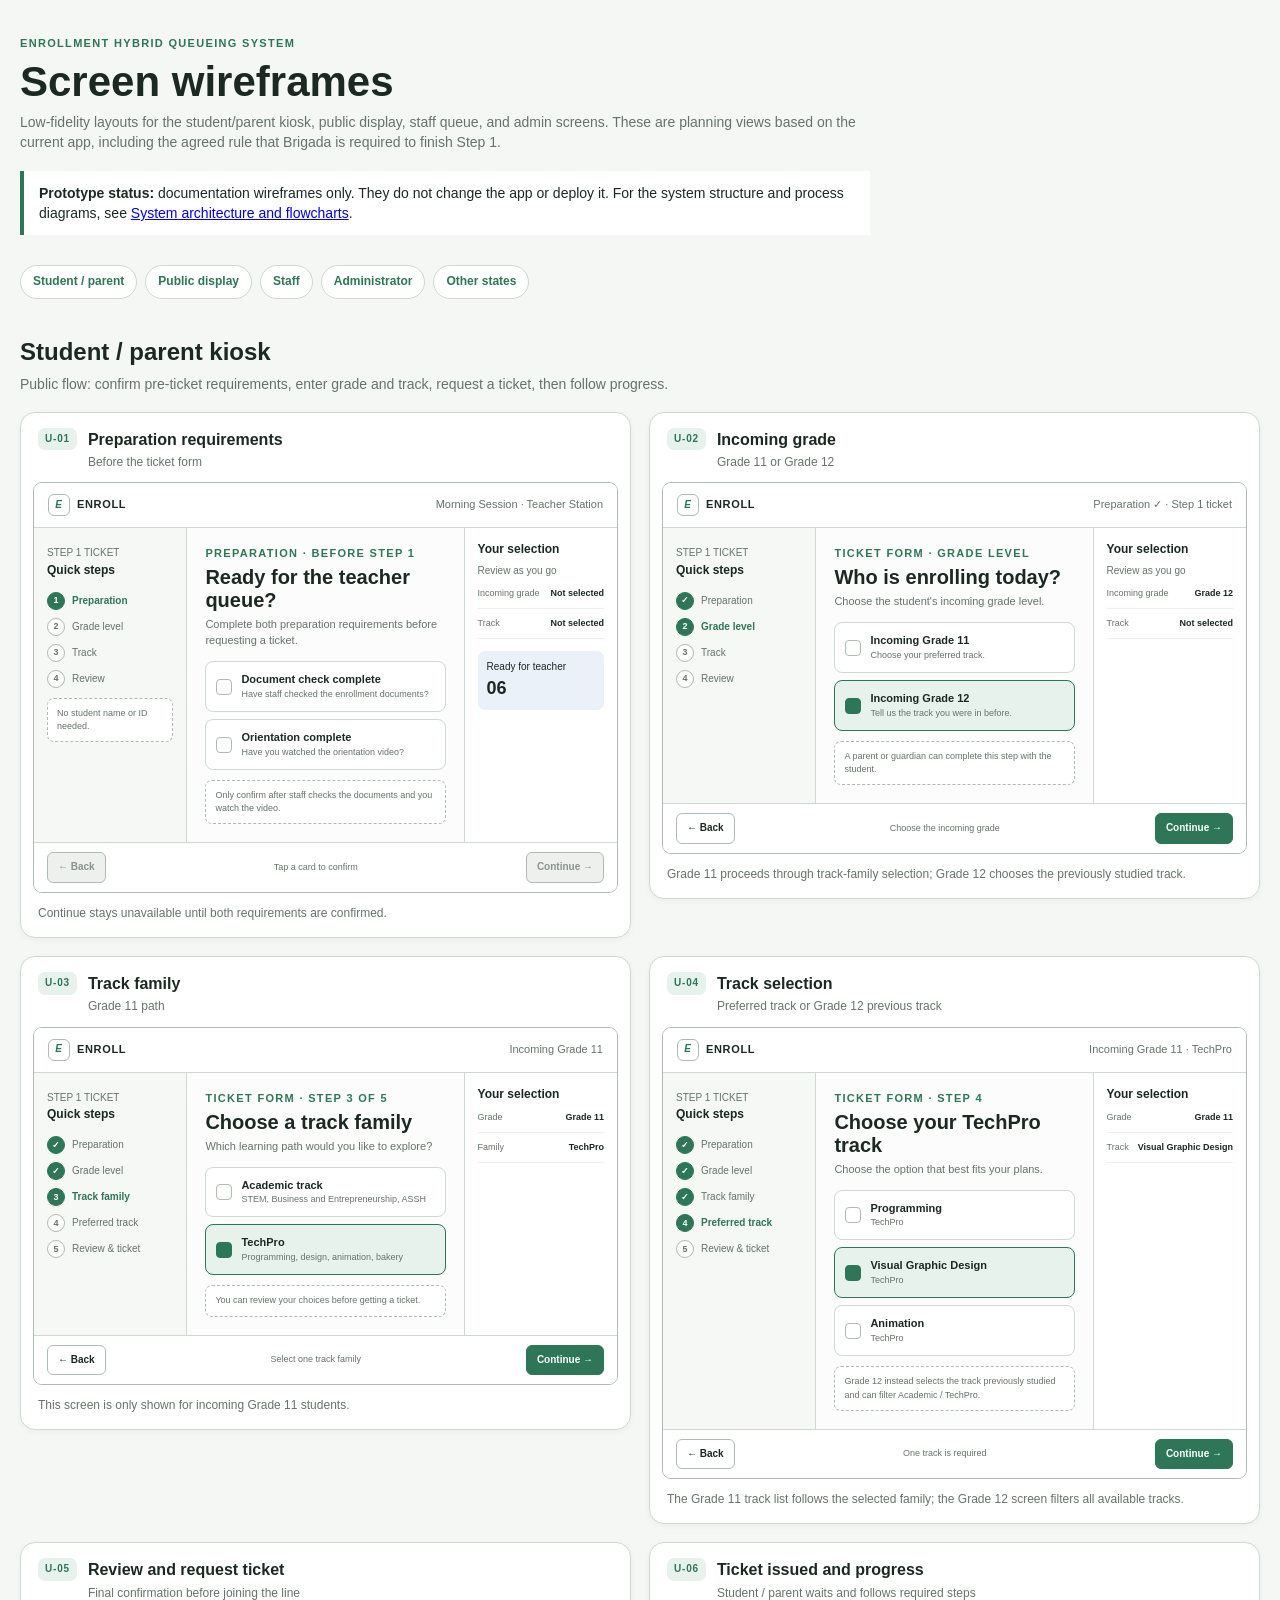
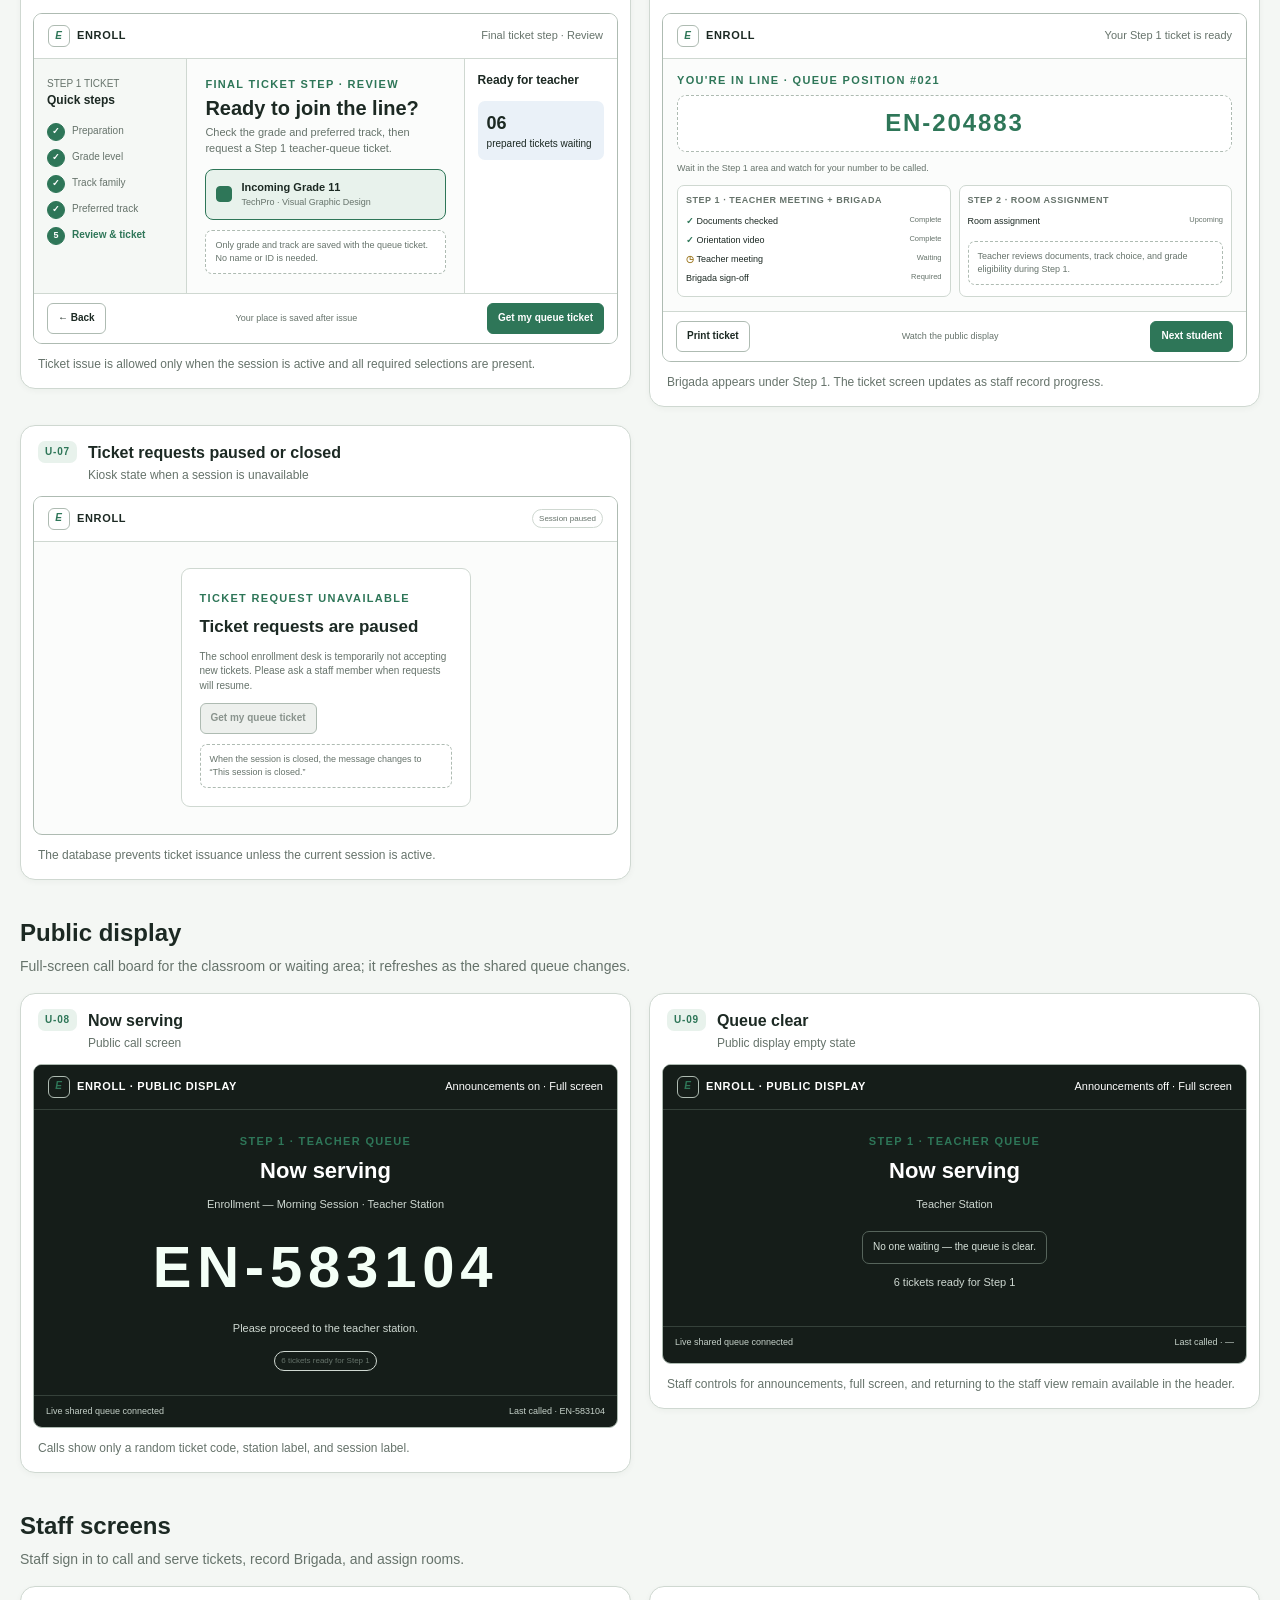
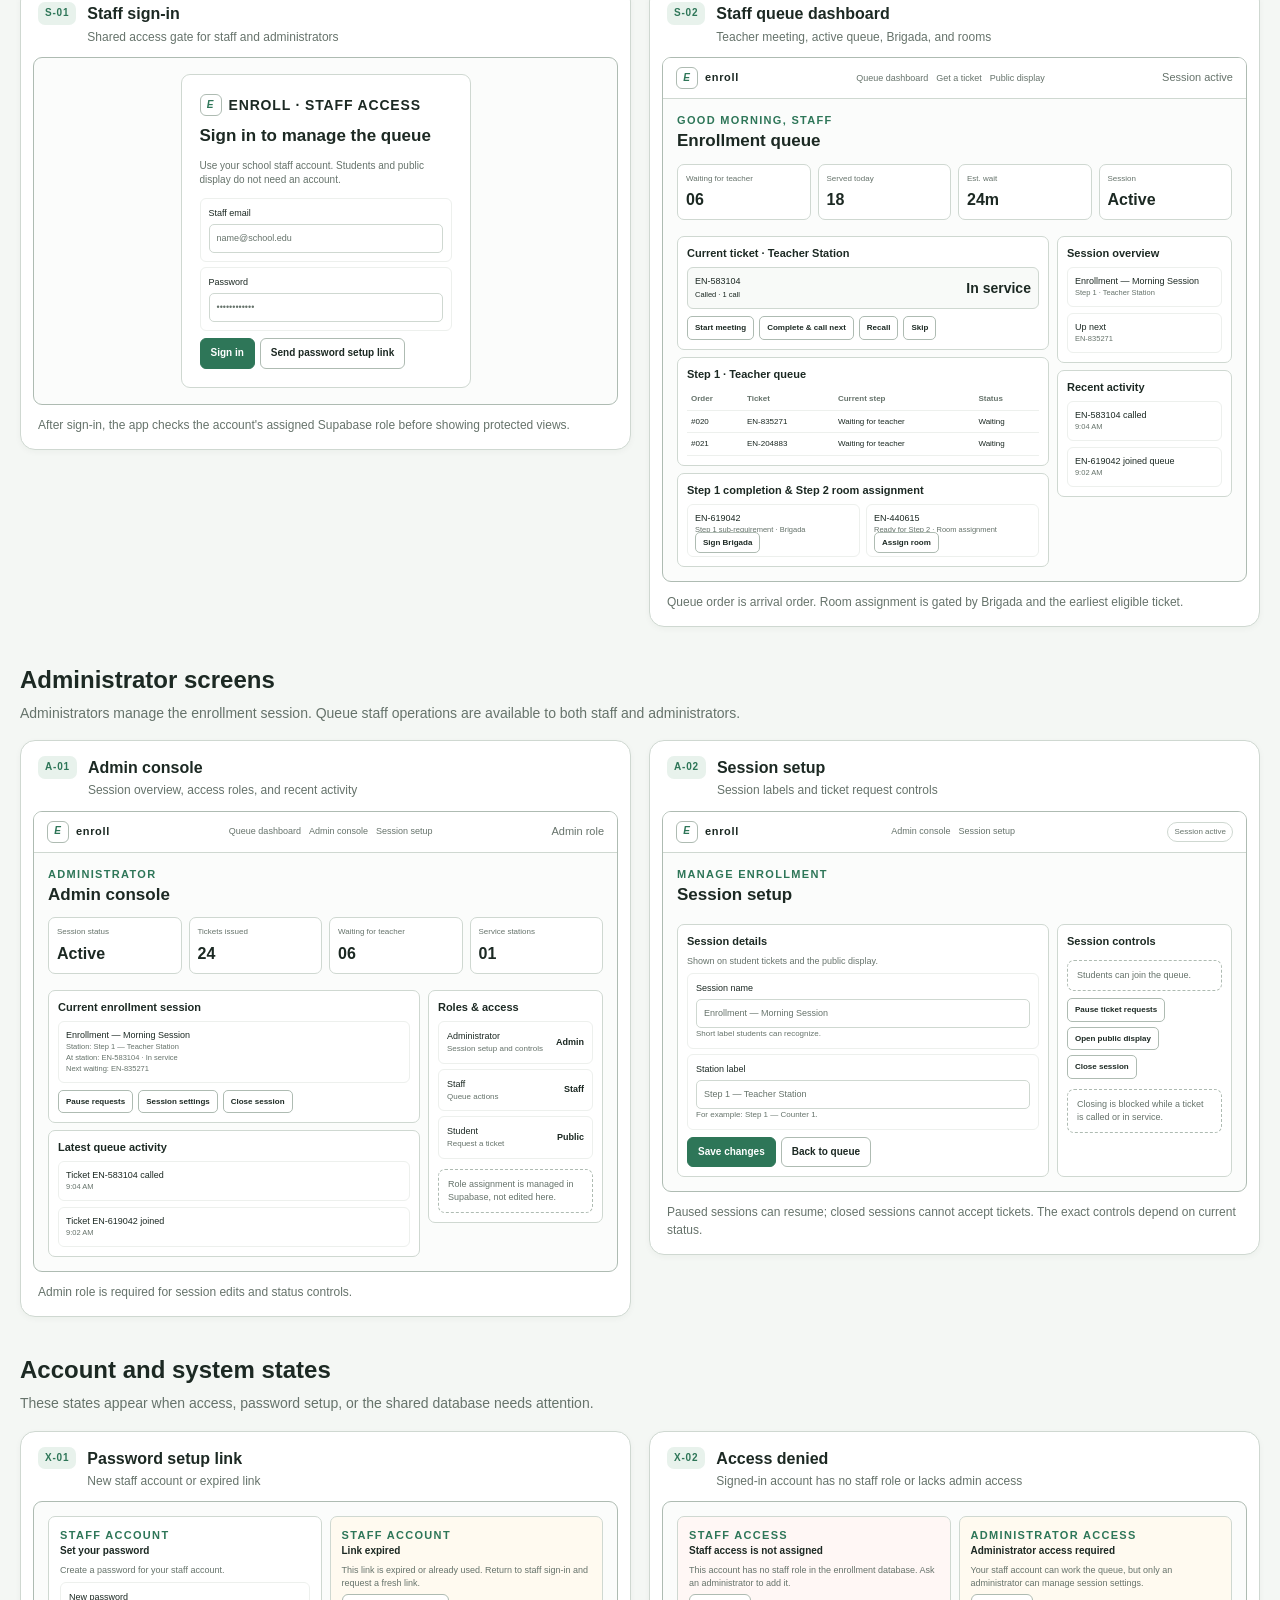
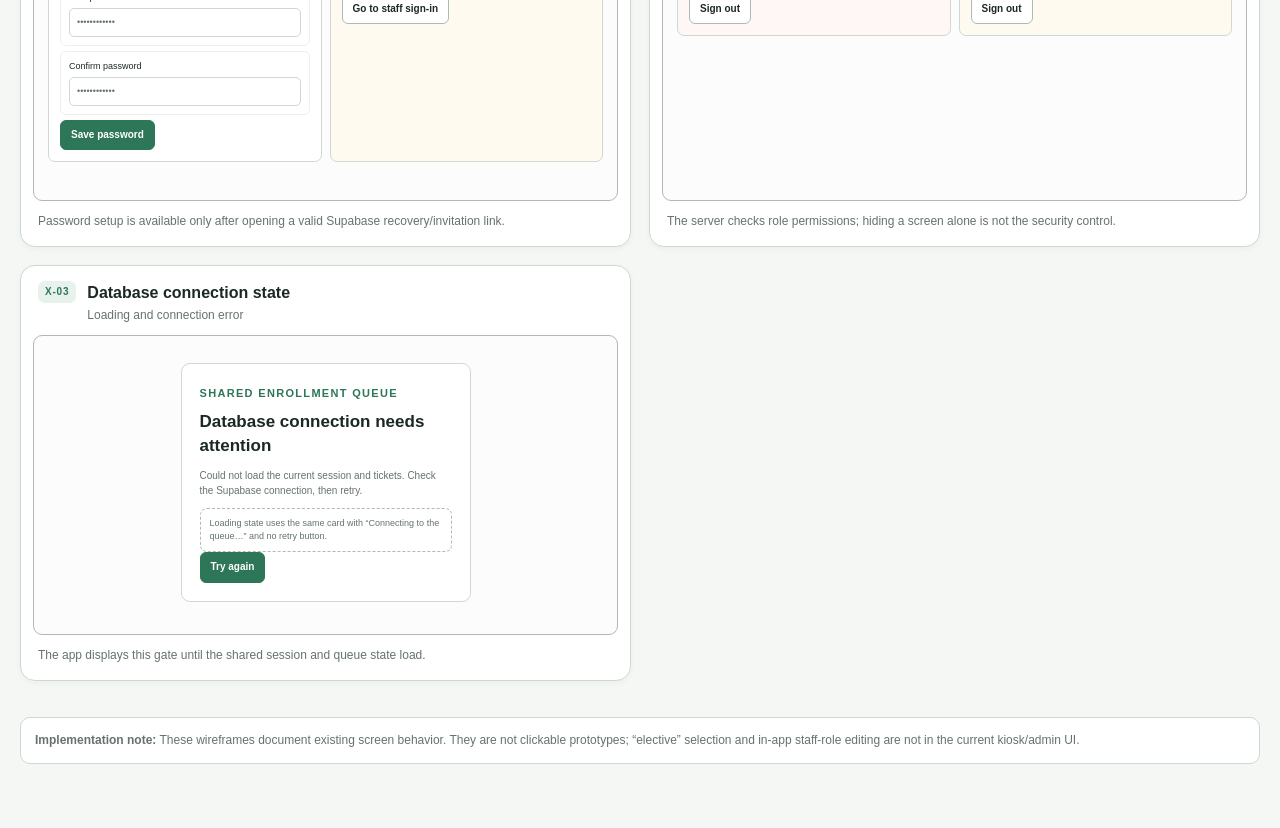
==== docs/wireframes.html @ feb4295f "Add enrollment system diagrams and wireframes" ====
<!doctype html>
<html lang="en">
<head>
  <meta charset="utf-8" />
  <meta name="viewport" content="width=device-width, initial-scale=1" />
  <title>Enrollment Queue — Screen Wireframes</title>
  <style>
    :root {
      color-scheme: light;
      --ink: #1c2923;
      --muted: #66736b;
      --line: #cfd8d1;
      --line-strong: #aebbb2;
      --paper: #fff;
      --wash: #f4f7f4;
      --accent: #2e7658;
      --accent-pale: #e8f2ec;
      --blue: #eaf1f8;
      --amber: #fff5df;
    }
    * { box-sizing: border-box; }
    body { margin: 0; background: var(--wash); color: var(--ink); font: 14px/1.45 "Segoe UI", Arial, sans-serif; }
    .page { width: min(1440px, 100% - 40px); margin: 0 auto; padding: 36px 0 64px; }
    .hero { max-width: 850px; margin-bottom: 30px; }
    .eyebrow, .screen-kicker { color: var(--accent); font-size: 11px; font-weight: 800; letter-spacing: .12em; text-transform: uppercase; }
    h1 { margin: 8px 0 8px; font-size: clamp(28px, 4vw, 42px); line-height: 1.05; }
    .hero p { color: var(--muted); margin: 8px 0; }
    .notice { border-left: 4px solid var(--accent); background: var(--paper); padding: 12px 15px; margin-top: 18px; }
    nav { display: flex; flex-wrap: wrap; gap: 8px; margin: 24px 0 34px; }
    nav a { color: var(--accent); text-decoration: none; background: var(--paper); border: 1px solid var(--line); border-radius: 999px; padding: 7px 12px; font-size: 12px; font-weight: 700; }
    nav a:hover { border-color: var(--accent); }
    section { margin: 36px 0; }
    section > h2 { margin: 0 0 5px; font-size: 24px; }
    section > p { margin: 0 0 17px; color: var(--muted); }
    .grid { display: grid; grid-template-columns: repeat(auto-fit, minmax(min(100%, 510px), 1fr)); gap: 18px; align-items: start; }
    .card { min-width: 0; background: var(--paper); border: 1px solid var(--line); border-radius: 15px; overflow: hidden; box-shadow: 0 2px 6px #1c29230a; }
    .card-head { display: flex; align-items: flex-start; gap: 11px; padding: 15px 17px 11px; }
    .id { flex: 0 0 auto; border-radius: 7px; padding: 4px 7px; background: var(--accent-pale); color: var(--accent); font-size: 10px; font-weight: 900; letter-spacing: .08em; }
    .card h3 { margin: 0; font-size: 16px; }
    .card-head p { margin: 3px 0 0; color: var(--muted); font-size: 12px; }
    .viewport { margin: 0 12px 12px; min-height: 300px; border: 1px solid var(--line-strong); border-radius: 9px; overflow: hidden; background: #fbfcfb; }
    .caption { padding: 0 17px 15px; color: var(--muted); font-size: 12px; }
    .kiosk-top, .app-top, .display-top { display: flex; align-items: center; justify-content: space-between; gap: 10px; padding: 11px 14px; border-bottom: 1px solid var(--line); background: var(--paper); font-size: 11px; }
    .brand { display: inline-flex; align-items: center; gap: 7px; font-weight: 900; letter-spacing: .06em; }
    .brand-mark { display: inline-grid; place-items: center; width: 22px; height: 22px; border: 1px solid var(--line-strong); border-radius: 6px; color: var(--accent); font-size: 10px; }
    .top-meta { color: var(--muted); text-align: right; }
    .kiosk-body { display: grid; grid-template-columns: 1fr 1.8fr 1fr; min-height: 234px; }
    .kiosk-rail, .kiosk-summary { padding: 13px; border-right: 1px solid var(--line); background: #f5f8f5; }
    .kiosk-summary { border-right: 0; border-left: 1px solid var(--line); background: var(--paper); }
    .kiosk-rail strong, .kiosk-summary strong { display: block; font-size: 12px; }
    .kiosk-rail small, .kiosk-summary small { color: var(--muted); font-size: 10px; }
    .step-list { display: grid; gap: 8px; margin-top: 13px; }
    .step { display: flex; align-items: center; gap: 7px; color: var(--muted); font-size: 10px; }
    .step b { display: inline-grid; place-items: center; width: 18px; height: 18px; border: 1px solid var(--line-strong); border-radius: 50%; background: var(--paper); font-size: 9px; }
    .step.current { color: var(--accent); font-weight: 800; }
    .step.current b, .step.done b { border-color: var(--accent); background: var(--accent); color: #fff; }
    .kiosk-main { padding: 18px; min-width: 0; }
    .kiosk-main h4 { margin: 4px 0 5px; font-size: 20px; line-height: 1.15; }
    .kiosk-main > p { margin: 0 0 12px; color: var(--muted); font-size: 11px; }
    .choice { display: flex; align-items: center; gap: 9px; margin: 7px 0; padding: 10px; border: 1px solid var(--line); border-radius: 8px; background: var(--paper); }
    .choice.selected { border-color: var(--accent); background: var(--accent-pale); }
    .choice-mark { flex: 0 0 16px; height: 16px; border: 1px solid var(--line-strong); border-radius: 4px; background: #fff; }
    .choice.selected .choice-mark { background: var(--accent); border-color: var(--accent); }
    .choice-text { min-width: 0; }
    .choice strong { display: block; font-size: 11px; }
    .choice small { display: block; color: var(--muted); font-size: 9px; }
    .note { margin-top: 10px; padding: 8px 9px; border: 1px dashed var(--line-strong); border-radius: 7px; background: #fff; color: var(--muted); font-size: 9px; }
    .kiosk-actions { display: flex; align-items: center; justify-content: space-between; gap: 8px; padding: 9px 13px; border-top: 1px solid var(--line); background: var(--paper); }
    .btn { display: inline-block; padding: 7px 10px; border: 1px solid var(--line-strong); border-radius: 6px; background: var(--paper); color: var(--ink); font-size: 10px; font-weight: 700; }
    .btn.primary { color: #fff; border-color: var(--accent); background: var(--accent); }
    .btn.disabled { color: #89938d; background: #edf0ed; }
    .hint { color: var(--muted); font-size: 9px; }
    .summary-line { display: flex; justify-content: space-between; gap: 6px; padding: 8px 0; border-bottom: 1px solid #edf0ed; color: var(--muted); font-size: 9px; }
    .summary-line b { color: var(--ink); text-align: right; }
    .summary-count { margin-top: 12px; padding: 9px; background: var(--blue); border-radius: 7px; font-size: 10px; }
    .summary-count b { font-size: 18px; }
    .ticket-number { margin: 6px 0 10px; padding: 10px; border: 1px dashed var(--line-strong); border-radius: 9px; background: #fff; color: var(--accent); text-align: center; font-size: 24px; font-weight: 900; letter-spacing: .08em; }
    .progress-cards { display: grid; grid-template-columns: 1fr 1fr; gap: 8px; margin-top: 10px; }
    .progress-card { padding: 8px; border: 1px solid var(--line); border-radius: 7px; background: #fff; }
    .progress-card h5 { margin: 0 0 5px; color: var(--muted); font-size: 9px; letter-spacing: .06em; }
    .progress-item { display: flex; justify-content: space-between; gap: 5px; padding: 3px 0; font-size: 9px; }
    .progress-item small { color: var(--muted); white-space: nowrap; }
    .progress-item.done span::before { content: "✓ "; color: var(--accent); font-weight: 900; }
    .progress-item.now span::before { content: "◷ "; color: #9b751c; font-weight: 900; }

    .app-top { padding: 9px 13px; }
    .app-nav { display: flex; gap: 8px; color: var(--muted); font-size: 9px; }
    .app-content { padding: 14px; }
    .page-title { margin: 0 0 10px; font-size: 17px; }
    .metrics { display: grid; grid-template-columns: repeat(4, 1fr); gap: 7px; margin: 9px 0; }
    .metric { padding: 8px; border: 1px solid var(--line); border-radius: 7px; background: #fff; }
    .metric small { display: block; color: var(--muted); font-size: 8px; }
    .metric b { display: block; margin-top: 4px; font-size: 16px; }
    .dashboard-grid { display: grid; grid-template-columns: 1.7fr .8fr; gap: 8px; }
    .panel { min-width: 0; margin-top: 7px; padding: 9px; border: 1px solid var(--line); border-radius: 7px; background: #fff; }
    .panel h4 { margin: 0 0 5px; font-size: 11px; }
    .panel p { margin: 3px 0; color: var(--muted); font-size: 9px; }
    .current-row { display: flex; align-items: center; justify-content: space-between; gap: 8px; padding: 7px; border: 1px solid var(--line); border-radius: 6px; background: #f8faf8; font-size: 9px; }
    .current-row b { font-size: 14px; }
    .button-row { display: flex; flex-wrap: wrap; gap: 5px; margin-top: 7px; }
    .mini-button { padding: 5px 7px; border: 1px solid var(--line-strong); border-radius: 5px; background: #fff; font-size: 8px; font-weight: 700; }
    .table { width: 100%; border-collapse: collapse; margin-top: 5px; font-size: 8px; }
    .table th, .table td { padding: 5px 4px; border-bottom: 1px solid #edf0ed; text-align: left; }
    .table th { color: var(--muted); font-weight: 700; }
    .tag { display: inline-block; border-radius: 999px; padding: 3px 6px; background: var(--amber); font-size: 8px; }
    .side-list { display: grid; gap: 6px; }
    .side-item { padding: 7px; border: 1px solid #edf0ed; border-radius: 6px; font-size: 9px; }
    .side-item small { display: block; color: var(--muted); }
    .after-list { display: grid; grid-template-columns: 1fr 1fr; gap: 6px; }
    .role-row, .field { display: flex; align-items: center; justify-content: space-between; gap: 7px; padding: 8px; margin: 5px 0; border: 1px solid #edf0ed; border-radius: 6px; font-size: 9px; }
    .role-row small, .field small { display: block; color: var(--muted); font-size: 8px; }
    .field { display: block; }
    .input { margin-top: 4px; padding: 7px; border: 1px solid var(--line); border-radius: 5px; color: var(--muted); font-size: 9px; }
    .login-wrap { display: grid; place-items: center; min-height: 292px; padding: 16px; }
    .login-box { width: min(290px, 100%); padding: 18px; border: 1px solid var(--line); border-radius: 9px; background: #fff; }
    .login-box h4 { margin: 8px 0; font-size: 17px; }
    .login-box p { color: var(--muted); font-size: 10px; }
    .display-screen { min-height: 300px; background: #151d19; color: #fff; }
    .display-top { background: #151d19; border-color: #35413a; color: #fff; }
    .display-main { display: grid; place-items: center; padding: 24px; text-align: center; }
    .display-main h4 { margin: 5px 0; color: #fff; font-size: 22px; }
    .display-code { margin: 12px 0; color: #f4fff7; font-size: clamp(34px, 6vw, 58px); font-weight: 900; letter-spacing: .1em; }
    .display-main p { color: #ced8d1; font-size: 11px; }
    .display-footer { display: flex; justify-content: space-between; gap: 8px; padding: 9px 12px; border-top: 1px solid #35413a; color: #c4d0c8; font-size: 9px; }
    .empty-state { margin: 18px auto 0; padding: 8px 10px; border: 1px solid #56645b; border-radius: 7px; color: #d7e2da; font-size: 10px; }
    .state-grid { display: grid; grid-template-columns: 1fr 1fr; gap: 8px; }
    .state-box { min-width: 0; padding: 11px; border: 1px solid var(--line); border-radius: 7px; background: #fff; }
    .state-box h4 { margin: 0 0 5px; font-size: 10px; }
    .state-box p { margin: 4px 0; color: var(--muted); font-size: 9px; }
    .state-box.warning { background: #fffaf0; }
    .state-box.error { background: #fff7f5; }
    .status-pill { display: inline-block; padding: 3px 6px; border: 1px solid var(--line); border-radius: 999px; color: var(--muted); font-size: 8px; }
    .footnote { margin-top: 26px; padding: 14px; border: 1px solid var(--line); border-radius: 10px; color: var(--muted); background: #fff; font-size: 12px; }
    @media (max-width: 650px) {
      .page { width: min(100% - 22px, 560px); padding-top: 22px; }
      .kiosk-body { grid-template-columns: 1fr 1.6fr; }
      .kiosk-summary { display: none; }
      .metrics { grid-template-columns: repeat(2, 1fr); }
      .dashboard-grid { grid-template-columns: 1fr; }
      .state-grid { grid-template-columns: 1fr; }
      .kiosk-main { padding: 12px; }
      .kiosk-main h4 { font-size: 16px; }
    }
  </style>
</head>
<body>
  <main class="page">
    <header class="hero">
      <div class="eyebrow">Enrollment Hybrid Queueing System</div>
      <h1>Screen wireframes</h1>
      <p>Low-fidelity layouts for the student/parent kiosk, public display, staff queue, and admin screens. These are planning views based on the current app, including the agreed rule that Brigada is required to finish Step 1.</p>
      <div class="notice"><strong>Prototype status:</strong> documentation wireframes only. They do not change the app or deploy it. For the system structure and process diagrams, see <a href="SYSTEM_ARCHITECTURE_AND_FLOWS.md">System architecture and flowcharts</a>.</div>
    </header>
    <nav aria-label="Wireframe sections">
      <a href="#student">Student / parent</a><a href="#public-display">Public display</a><a href="#staff">Staff</a><a href="#admin">Administrator</a><a href="#states">Other states</a>
    </nav>

    <section id="student">
      <h2>Student / parent kiosk</h2>
      <p>Public flow: confirm pre-ticket requirements, enter grade and track, request a ticket, then follow progress.</p>
      <div class="grid">
        <article class="card">
          <div class="card-head"><span class="id">U-01</span><div><h3>Preparation requirements</h3><p>Before the ticket form</p></div></div>
          <div class="viewport">
            <div class="kiosk-top"><span class="brand"><i class="brand-mark">E</i> ENROLL</span><span class="top-meta">Morning Session · Teacher Station</span></div>
            <div class="kiosk-body">
              <aside class="kiosk-rail"><small>STEP 1 TICKET</small><strong>Quick steps</strong><div class="step-list"><div class="step current"><b>1</b> Preparation</div><div class="step"><b>2</b> Grade level</div><div class="step"><b>3</b> Track</div><div class="step"><b>4</b> Review</div></div><div class="note">No student name or ID needed.</div></aside>
              <main class="kiosk-main"><div class="screen-kicker">Preparation · before Step 1</div><h4>Ready for the teacher queue?</h4><p>Complete both preparation requirements before requesting a ticket.</p><div class="choice"><span class="choice-mark"></span><span class="choice-text"><strong>Document check complete</strong><small>Have staff checked the enrollment documents?</small></span></div><div class="choice"><span class="choice-mark"></span><span class="choice-text"><strong>Orientation complete</strong><small>Have you watched the orientation video?</small></span></div><div class="note">Only confirm after staff checks the documents and you watch the video.</div></main>
              <aside class="kiosk-summary"><strong>Your selection</strong><small>Review as you go</small><div class="summary-line"><span>Incoming grade</span><b>Not selected</b></div><div class="summary-line"><span>Track</span><b>Not selected</b></div><div class="summary-count">Ready for teacher<br /><b>06</b></div></aside>
            </div>
            <div class="kiosk-actions"><span class="btn disabled">← Back</span><span class="hint">Tap a card to confirm</span><span class="btn disabled">Continue →</span></div>
          </div>
          <div class="caption">Continue stays unavailable until both requirements are confirmed.</div>
        </article>

        <article class="card">
          <div class="card-head"><span class="id">U-02</span><div><h3>Incoming grade</h3><p>Grade 11 or Grade 12</p></div></div>
          <div class="viewport">
            <div class="kiosk-top"><span class="brand"><i class="brand-mark">E</i> ENROLL</span><span class="top-meta">Preparation ✓ · Step 1 ticket</span></div>
            <div class="kiosk-body">
              <aside class="kiosk-rail"><small>STEP 1 TICKET</small><strong>Quick steps</strong><div class="step-list"><div class="step done"><b>✓</b> Preparation</div><div class="step current"><b>2</b> Grade level</div><div class="step"><b>3</b> Track</div><div class="step"><b>4</b> Review</div></div></aside>
              <main class="kiosk-main"><div class="screen-kicker">Ticket form · grade level</div><h4>Who is enrolling today?</h4><p>Choose the student's incoming grade level.</p><div class="choice"><span class="choice-mark"></span><span class="choice-text"><strong>Incoming Grade 11</strong><small>Choose your preferred track.</small></span></div><div class="choice selected"><span class="choice-mark"></span><span class="choice-text"><strong>Incoming Grade 12</strong><small>Tell us the track you were in before.</small></span></div><div class="note">A parent or guardian can complete this step with the student.</div></main>
              <aside class="kiosk-summary"><strong>Your selection</strong><small>Review as you go</small><div class="summary-line"><span>Incoming grade</span><b>Grade 12</b></div><div class="summary-line"><span>Track</span><b>Not selected</b></div></aside>
            </div><div class="kiosk-actions"><span class="btn">← Back</span><span class="hint">Choose the incoming grade</span><span class="btn primary">Continue →</span></div>
          </div>
          <div class="caption">Grade 11 proceeds through track-family selection; Grade 12 chooses the previously studied track.</div>
        </article>

        <article class="card">
          <div class="card-head"><span class="id">U-03</span><div><h3>Track family</h3><p>Grade 11 path</p></div></div>
          <div class="viewport">
            <div class="kiosk-top"><span class="brand"><i class="brand-mark">E</i> ENROLL</span><span class="top-meta">Incoming Grade 11</span></div>
            <div class="kiosk-body">
              <aside class="kiosk-rail"><small>STEP 1 TICKET</small><strong>Quick steps</strong><div class="step-list"><div class="step done"><b>✓</b> Preparation</div><div class="step done"><b>✓</b> Grade level</div><div class="step current"><b>3</b> Track family</div><div class="step"><b>4</b> Preferred track</div><div class="step"><b>5</b> Review &amp; ticket</div></div></aside>
              <main class="kiosk-main"><div class="screen-kicker">Ticket form · Step 3 of 5</div><h4>Choose a track family</h4><p>Which learning path would you like to explore?</p><div class="choice"><span class="choice-mark"></span><span class="choice-text"><strong>Academic track</strong><small>STEM, Business and Entrepreneurship, ASSH</small></span></div><div class="choice selected"><span class="choice-mark"></span><span class="choice-text"><strong>TechPro</strong><small>Programming, design, animation, bakery</small></span></div><div class="note">You can review your choices before getting a ticket.</div></main>
              <aside class="kiosk-summary"><strong>Your selection</strong><div class="summary-line"><span>Grade</span><b>Grade 11</b></div><div class="summary-line"><span>Family</span><b>TechPro</b></div></aside>
            </div><div class="kiosk-actions"><span class="btn">← Back</span><span class="hint">Select one track family</span><span class="btn primary">Continue →</span></div>
          </div>
          <div class="caption">This screen is only shown for incoming Grade 11 students.</div>
        </article>

        <article class="card">
          <div class="card-head"><span class="id">U-04</span><div><h3>Track selection</h3><p>Preferred track or Grade 12 previous track</p></div></div>
          <div class="viewport">
            <div class="kiosk-top"><span class="brand"><i class="brand-mark">E</i> ENROLL</span><span class="top-meta">Incoming Grade 11 · TechPro</span></div>
            <div class="kiosk-body">
              <aside class="kiosk-rail"><small>STEP 1 TICKET</small><strong>Quick steps</strong><div class="step-list"><div class="step done"><b>✓</b> Preparation</div><div class="step done"><b>✓</b> Grade level</div><div class="step done"><b>✓</b> Track family</div><div class="step current"><b>4</b> Preferred track</div><div class="step"><b>5</b> Review &amp; ticket</div></div></aside>
              <main class="kiosk-main"><div class="screen-kicker">Ticket form · Step 4</div><h4>Choose your TechPro track</h4><p>Choose the option that best fits your plans.</p><div class="choice"><span class="choice-mark"></span><span class="choice-text"><strong>Programming</strong><small>TechPro</small></span></div><div class="choice selected"><span class="choice-mark"></span><span class="choice-text"><strong>Visual Graphic Design</strong><small>TechPro</small></span></div><div class="choice"><span class="choice-mark"></span><span class="choice-text"><strong>Animation</strong><small>TechPro</small></span></div><div class="note">Grade 12 instead selects the track previously studied and can filter Academic / TechPro.</div></main>
              <aside class="kiosk-summary"><strong>Your selection</strong><div class="summary-line"><span>Grade</span><b>Grade 11</b></div><div class="summary-line"><span>Track</span><b>Visual Graphic Design</b></div></aside>
            </div><div class="kiosk-actions"><span class="btn">← Back</span><span class="hint">One track is required</span><span class="btn primary">Continue →</span></div>
          </div>
          <div class="caption">The Grade 11 track list follows the selected family; the Grade 12 screen filters all available tracks.</div>
        </article>

        <article class="card">
          <div class="card-head"><span class="id">U-05</span><div><h3>Review and request ticket</h3><p>Final confirmation before joining the line</p></div></div>
          <div class="viewport">
            <div class="kiosk-top"><span class="brand"><i class="brand-mark">E</i> ENROLL</span><span class="top-meta">Final ticket step · Review</span></div>
            <div class="kiosk-body">
              <aside class="kiosk-rail"><small>STEP 1 TICKET</small><strong>Quick steps</strong><div class="step-list"><div class="step done"><b>✓</b> Preparation</div><div class="step done"><b>✓</b> Grade level</div><div class="step done"><b>✓</b> Track family</div><div class="step done"><b>✓</b> Preferred track</div><div class="step current"><b>5</b> Review &amp; ticket</div></div></aside>
              <main class="kiosk-main"><div class="screen-kicker">Final ticket step · review</div><h4>Ready to join the line?</h4><p>Check the grade and preferred track, then request a Step 1 teacher-queue ticket.</p><div class="choice selected"><span class="choice-mark"></span><span class="choice-text"><strong>Incoming Grade 11</strong><small>TechPro · Visual Graphic Design</small></span></div><div class="note">Only grade and track are saved with the queue ticket. No name or ID is needed.</div></main>
              <aside class="kiosk-summary"><strong>Ready for teacher</strong><div class="summary-count"><b>06</b><br />prepared tickets waiting</div></aside>
            </div><div class="kiosk-actions"><span class="btn">← Back</span><span class="hint">Your place is saved after issue</span><span class="btn primary">Get my queue ticket</span></div>
          </div>
          <div class="caption">Ticket issue is allowed only when the session is active and all required selections are present.</div>
        </article>

        <article class="card">
          <div class="card-head"><span class="id">U-06</span><div><h3>Ticket issued and progress</h3><p>Student / parent waits and follows required steps</p></div></div>
          <div class="viewport">
            <div class="kiosk-top"><span class="brand"><i class="brand-mark">E</i> ENROLL</span><span class="top-meta">Your Step 1 ticket is ready</span></div>
            <div class="app-content">
              <div class="screen-kicker">You're in line · queue position #021</div>
              <div class="ticket-number">EN-204883</div>
              <p class="hint">Wait in the Step 1 area and watch for your number to be called.</p>
              <div class="progress-cards">
                <div class="progress-card"><h5>STEP 1 · TEACHER MEETING + BRIGADA</h5><div class="progress-item done"><span>Documents checked</span><small>Complete</small></div><div class="progress-item done"><span>Orientation video</span><small>Complete</small></div><div class="progress-item now"><span>Teacher meeting</span><small>Waiting</small></div><div class="progress-item"><span>Brigada sign-off</span><small>Required</small></div></div>
                <div class="progress-card"><h5>STEP 2 · ROOM ASSIGNMENT</h5><div class="progress-item"><span>Room assignment</span><small>Upcoming</small></div><div class="note">Teacher reviews documents, track choice, and grade eligibility during Step 1.</div></div>
              </div>
            </div>
            <div class="kiosk-actions"><span class="btn">Print ticket</span><span class="hint">Watch the public display</span><span class="btn primary">Next student</span></div>
          </div>
          <div class="caption">Brigada appears under Step 1. The ticket screen updates as staff record progress.</div>
        </article>

        <article class="card">
          <div class="card-head"><span class="id">U-07</span><div><h3>Ticket requests paused or closed</h3><p>Kiosk state when a session is unavailable</p></div></div>
          <div class="viewport">
            <div class="kiosk-top"><span class="brand"><i class="brand-mark">E</i> ENROLL</span><span class="status-pill">Session paused</span></div>
            <div class="login-wrap"><div class="login-box"><span class="screen-kicker">Ticket request unavailable</span><h4>Ticket requests are paused</h4><p>The school enrollment desk is temporarily not accepting new tickets. Please ask a staff member when requests will resume.</p><span class="btn disabled">Get my queue ticket</span><div class="note">When the session is closed, the message changes to “This session is closed.”</div></div></div>
          </div>
          <div class="caption">The database prevents ticket issuance unless the current session is active.</div>
        </article>
      </div>
    </section>

    <section id="public-display">
      <h2>Public display</h2>
      <p>Full-screen call board for the classroom or waiting area; it refreshes as the shared queue changes.</p>
      <div class="grid">
        <article class="card">
          <div class="card-head"><span class="id">U-08</span><div><h3>Now serving</h3><p>Public call screen</p></div></div>
          <div class="viewport display-screen">
            <div class="display-top"><span class="brand"><i class="brand-mark">E</i> ENROLL · PUBLIC DISPLAY</span><span>Announcements on · Full screen</span></div>
            <div class="display-main"><div><div class="screen-kicker">Step 1 · Teacher queue</div><h4>Now serving</h4><p>Enrollment — Morning Session · Teacher Station</p><div class="display-code">EN-583104</div><p>Please proceed to the teacher station.</p><span class="status-pill">6 tickets ready for Step 1</span></div></div>
            <div class="display-footer"><span>Live shared queue connected</span><span>Last called · EN-583104</span></div>
          </div>
          <div class="caption">Calls show only a random ticket code, station label, and session label.</div>
        </article>
        <article class="card">
          <div class="card-head"><span class="id">U-09</span><div><h3>Queue clear</h3><p>Public display empty state</p></div></div>
          <div class="viewport display-screen">
            <div class="display-top"><span class="brand"><i class="brand-mark">E</i> ENROLL · PUBLIC DISPLAY</span><span>Announcements off · Full screen</span></div>
            <div class="display-main"><div><div class="screen-kicker">Step 1 · Teacher queue</div><h4>Now serving</h4><p>Teacher Station</p><div class="empty-state">No one waiting — the queue is clear.</div><p>6 tickets ready for Step 1</p></div></div>
            <div class="display-footer"><span>Live shared queue connected</span><span>Last called · —</span></div>
          </div>
          <div class="caption">Staff controls for announcements, full screen, and returning to the staff view remain available in the header.</div>
        </article>
      </div>
    </section>

    <section id="staff">
      <h2>Staff screens</h2>
      <p>Staff sign in to call and serve tickets, record Brigada, and assign rooms.</p>
      <div class="grid">
        <article class="card">
          <div class="card-head"><span class="id">S-01</span><div><h3>Staff sign-in</h3><p>Shared access gate for staff and administrators</p></div></div>
          <div class="viewport"><div class="login-wrap"><div class="login-box"><span class="brand"><i class="brand-mark">E</i> ENROLL · STAFF ACCESS</span><h4>Sign in to manage the queue</h4><p>Use your school staff account. Students and public display do not need an account.</p><div class="field">Staff email<div class="input">name@school.edu</div></div><div class="field">Password<div class="input">••••••••••••</div></div><div class="button-row"><span class="btn primary">Sign in</span><span class="btn">Send password setup link</span></div></div></div></div>
          <div class="caption">After sign-in, the app checks the account's assigned Supabase role before showing protected views.</div>
        </article>

        <article class="card">
          <div class="card-head"><span class="id">S-02</span><div><h3>Staff queue dashboard</h3><p>Teacher meeting, active queue, Brigada, and rooms</p></div></div>
          <div class="viewport">
            <div class="app-top"><span class="brand"><i class="brand-mark">E</i> enroll</span><div class="app-nav"><span>Queue dashboard</span><span>Get a ticket</span><span>Public display</span></div><span class="top-meta">Session active</span></div>
            <div class="app-content"><div class="screen-kicker">Good morning, staff</div><h4 class="page-title">Enrollment queue</h4>
              <div class="metrics"><div class="metric"><small>Waiting for teacher</small><b>06</b></div><div class="metric"><small>Served today</small><b>18</b></div><div class="metric"><small>Est. wait</small><b>24m</b></div><div class="metric"><small>Session</small><b>Active</b></div></div>
              <div class="dashboard-grid"><div>
                <div class="panel"><h4>Current ticket · Teacher Station</h4><div class="current-row"><span>EN-583104<br /><small>Called · 1 call</small></span><b>In service</b></div><div class="button-row"><span class="mini-button">Start meeting</span><span class="mini-button">Complete &amp; call next</span><span class="mini-button">Recall</span><span class="mini-button">Skip</span></div></div>
                <div class="panel"><h4>Step 1 · Teacher queue</h4><table class="table"><thead><tr><th>Order</th><th>Ticket</th><th>Current step</th><th>Status</th></tr></thead><tbody><tr><td>#020</td><td>EN-835271</td><td>Waiting for teacher</td><td>Waiting</td></tr><tr><td>#021</td><td>EN-204883</td><td>Waiting for teacher</td><td>Waiting</td></tr></tbody></table></div>
                <div class="panel"><h4>Step 1 completion &amp; Step 2 room assignment</h4><div class="after-list"><div class="side-item">EN-619042<small>Step 1 sub-requirement · Brigada</small><span class="mini-button">Sign Brigada</span></div><div class="side-item">EN-440615<small>Ready for Step 2 · Room assignment</small><span class="mini-button">Assign room</span></div></div></div>
              </div><aside><div class="panel"><h4>Session overview</h4><div class="side-list"><div class="side-item">Enrollment — Morning Session<small>Step 1 · Teacher Station</small></div><div class="side-item">Up next<small>EN-835271</small></div></div></div><div class="panel"><h4>Recent activity</h4><div class="side-list"><div class="side-item">EN-583104 called<small>9:04 AM</small></div><div class="side-item">EN-619042 joined queue<small>9:02 AM</small></div></div></div></aside></div>
            </div>
          </div>
          <div class="caption">Queue order is arrival order. Room assignment is gated by Brigada and the earliest eligible ticket.</div>
        </article>
      </div>
    </section>

    <section id="admin">
      <h2>Administrator screens</h2>
      <p>Administrators manage the enrollment session. Queue staff operations are available to both staff and administrators.</p>
      <div class="grid">
        <article class="card">
          <div class="card-head"><span class="id">A-01</span><div><h3>Admin console</h3><p>Session overview, access roles, and recent activity</p></div></div>
          <div class="viewport">
            <div class="app-top"><span class="brand"><i class="brand-mark">E</i> enroll</span><div class="app-nav"><span>Queue dashboard</span><span>Admin console</span><span>Session setup</span></div><span class="top-meta">Admin role</span></div>
            <div class="app-content"><div class="screen-kicker">Administrator</div><h4 class="page-title">Admin console</h4>
              <div class="metrics"><div class="metric"><small>Session status</small><b>Active</b></div><div class="metric"><small>Tickets issued</small><b>24</b></div><div class="metric"><small>Waiting for teacher</small><b>06</b></div><div class="metric"><small>Service stations</small><b>01</b></div></div>
              <div class="dashboard-grid"><div>
                <div class="panel"><h4>Current enrollment session</h4><div class="side-item">Enrollment — Morning Session<small>Station: Step 1 — Teacher Station</small><small>At station: EN-583104 · In service</small><small>Next waiting: EN-835271</small></div><div class="button-row"><span class="mini-button">Pause requests</span><span class="mini-button">Session settings</span><span class="mini-button">Close session</span></div></div>
                <div class="panel"><h4>Latest queue activity</h4><div class="side-list"><div class="side-item">Ticket EN-583104 called<small>9:04 AM</small></div><div class="side-item">Ticket EN-619042 joined<small>9:02 AM</small></div></div></div>
              </div><aside><div class="panel"><h4>Roles &amp; access</h4><div class="role-row"><span>Administrator<small>Session setup and controls</small></span><b>Admin</b></div><div class="role-row"><span>Staff<small>Queue actions</small></span><b>Staff</b></div><div class="role-row"><span>Student<small>Request a ticket</small></span><b>Public</b></div><div class="note">Role assignment is managed in Supabase, not edited here.</div></div></aside></div>
            </div>
          </div>
          <div class="caption">Admin role is required for session edits and status controls.</div>
        </article>

        <article class="card">
          <div class="card-head"><span class="id">A-02</span><div><h3>Session setup</h3><p>Session labels and ticket request controls</p></div></div>
          <div class="viewport">
            <div class="app-top"><span class="brand"><i class="brand-mark">E</i> enroll</span><div class="app-nav"><span>Admin console</span><span>Session setup</span></div><span class="status-pill">Session active</span></div>
            <div class="app-content"><div class="screen-kicker">Manage enrollment</div><h4 class="page-title">Session setup</h4><div class="dashboard-grid">
              <div class="panel"><h4>Session details</h4><p>Shown on student tickets and the public display.</p><div class="field">Session name<div class="input">Enrollment — Morning Session</div><small>Short label students can recognize.</small></div><div class="field">Station label<div class="input">Step 1 — Teacher Station</div><small>For example: Step 1 — Counter 1.</small></div><div class="button-row"><span class="btn primary">Save changes</span><span class="btn">Back to queue</span></div></div>
              <div class="panel"><h4>Session controls</h4><div class="note">Students can join the queue.</div><div class="button-row"><span class="mini-button">Pause ticket requests</span><span class="mini-button">Open public display</span><span class="mini-button">Close session</span></div><div class="note">Closing is blocked while a ticket is called or in service.</div></div>
            </div></div>
          </div>
          <div class="caption">Paused sessions can resume; closed sessions cannot accept tickets. The exact controls depend on current status.</div>
        </article>
      </div>
    </section>

    <section id="states">
      <h2>Account and system states</h2>
      <p>These states appear when access, password setup, or the shared database needs attention.</p>
      <div class="grid">
        <article class="card">
          <div class="card-head"><span class="id">X-01</span><div><h3>Password setup link</h3><p>New staff account or expired link</p></div></div>
          <div class="viewport"><div class="state-grid" style="padding:14px">
            <div class="state-box"><div class="screen-kicker">Staff account</div><h4>Set your password</h4><p>Create a password for your staff account.</p><div class="field">New password<div class="input">••••••••••••</div></div><div class="field">Confirm password<div class="input">••••••••••••</div></div><span class="btn primary">Save password</span></div>
            <div class="state-box warning"><div class="screen-kicker">Staff account</div><h4>Link expired</h4><p>This link is expired or already used. Return to staff sign-in and request a fresh link.</p><span class="btn">Go to staff sign-in</span></div>
          </div></div>
          <div class="caption">Password setup is available only after opening a valid Supabase recovery/invitation link.</div>
        </article>

        <article class="card">
          <div class="card-head"><span class="id">X-02</span><div><h3>Access denied</h3><p>Signed-in account has no staff role or lacks admin access</p></div></div>
          <div class="viewport"><div class="state-grid" style="padding:14px">
            <div class="state-box error"><div class="screen-kicker">Staff access</div><h4>Staff access is not assigned</h4><p>This account has no staff role in the enrollment database. Ask an administrator to add it.</p><span class="btn">Sign out</span></div>
            <div class="state-box warning"><div class="screen-kicker">Administrator access</div><h4>Administrator access required</h4><p>Your staff account can work the queue, but only an administrator can manage session settings.</p><span class="btn">Sign out</span></div>
          </div></div>
          <div class="caption">The server checks role permissions; hiding a screen alone is not the security control.</div>
        </article>

        <article class="card">
          <div class="card-head"><span class="id">X-03</span><div><h3>Database connection state</h3><p>Loading and connection error</p></div></div>
          <div class="viewport"><div class="login-wrap"><div class="login-box"><span class="screen-kicker">Shared enrollment queue</span><h4>Database connection needs attention</h4><p>Could not load the current session and tickets. Check the Supabase connection, then retry.</p><div class="note">Loading state uses the same card with “Connecting to the queue…” and no retry button.</div><span class="btn primary">Try again</span></div></div></div>
          <div class="caption">The app displays this gate until the shared session and queue state load.</div>
        </article>
      </div>
    </section>

    <div class="footnote"><strong>Implementation note:</strong> These wireframes document existing screen behavior. They are not clickable prototypes; “elective” selection and in-app staff-role editing are not in the current kiosk/admin UI.</div>
  </main>
</body>
</html>
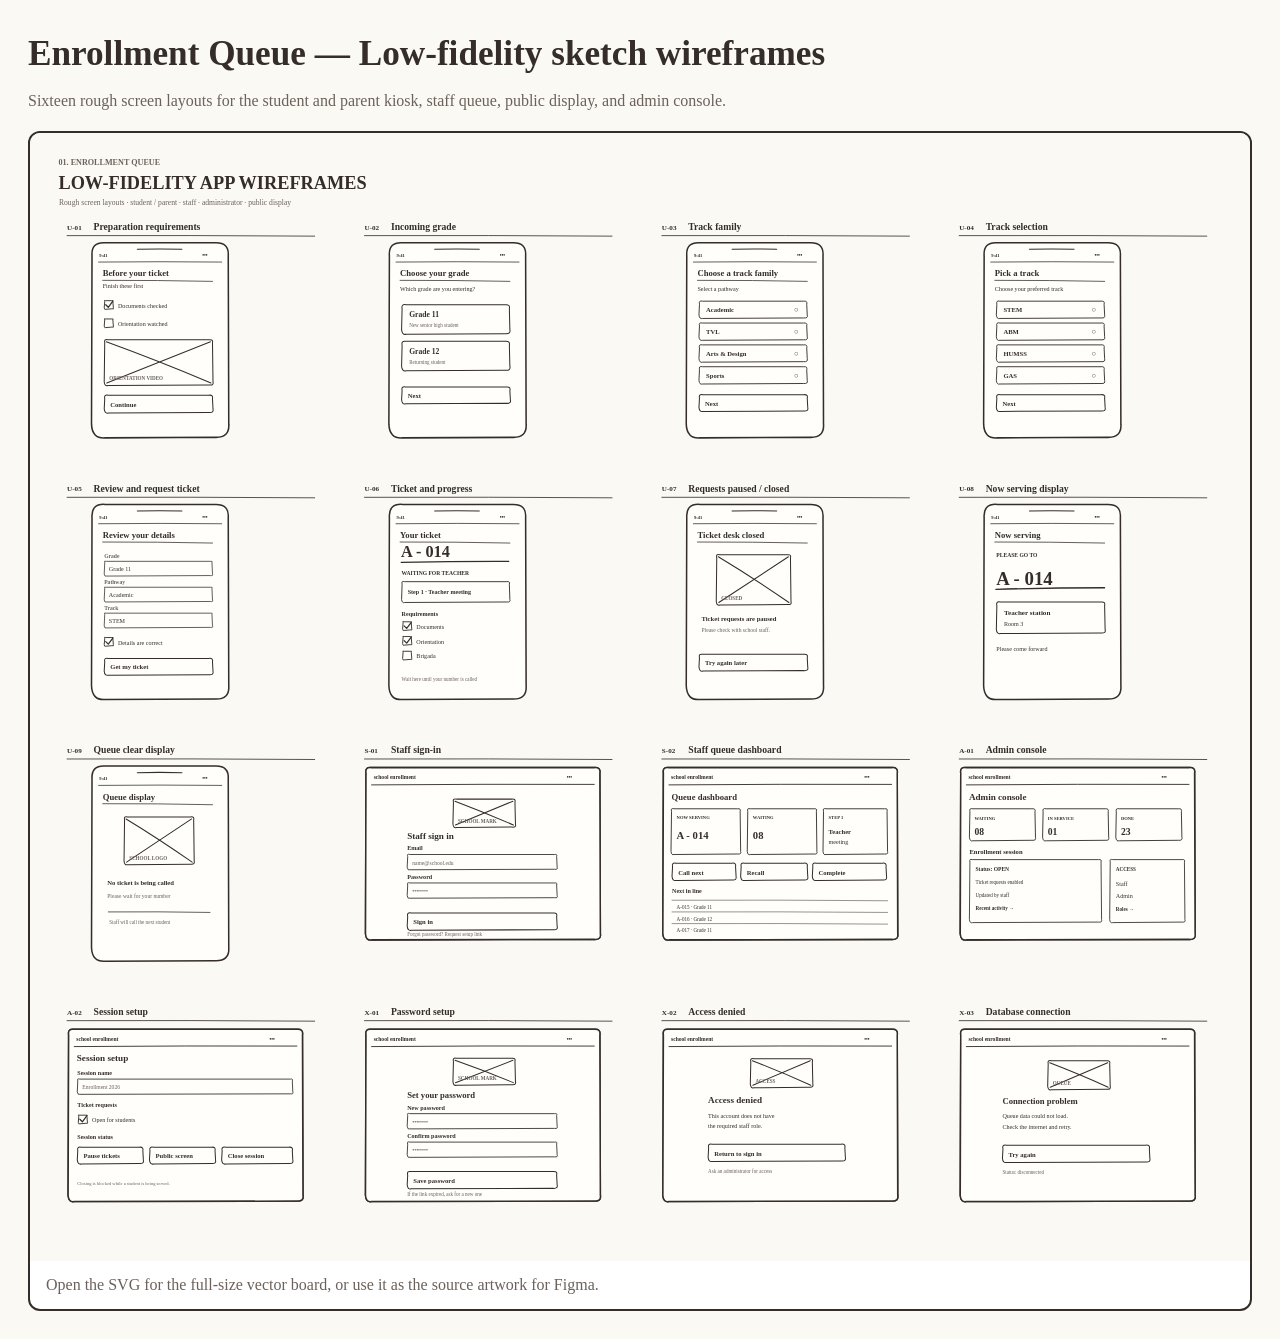
==== commit 560efc0f: "Restyle enrollment wireframes as hand-drawn sketches" ====
--- a/docs/wireframes.html
+++ b/docs/wireframes.html
@@ -1,376 +1,32 @@
 <!doctype html>
 <html lang="en">
 <head>
-  <meta charset="utf-8" />
-  <meta name="viewport" content="width=device-width, initial-scale=1" />
-  <title>Enrollment Queue — Screen Wireframes</title>
+  <meta charset="utf-8">
+  <meta name="viewport" content="width=device-width, initial-scale=1">
+  <title>Enrollment Queue · Sketch Wireframes</title>
   <style>
-    :root {
-      color-scheme: light;
-      --ink: #1c2923;
-      --muted: #66736b;
-      --line: #cfd8d1;
-      --line-strong: #aebbb2;
-      --paper: #fff;
-      --wash: #f4f7f4;
-      --accent: #2e7658;
-      --accent-pale: #e8f2ec;
-      --blue: #eaf1f8;
-      --amber: #fff5df;
-    }
+    :root { color-scheme: light; --ink: #342d2a; --soft: #6c615b; --paper: #fbf9f4; }
     * { box-sizing: border-box; }
-    body { margin: 0; background: var(--wash); color: var(--ink); font: 14px/1.45 "Segoe UI", Arial, sans-serif; }
-    .page { width: min(1440px, 100% - 40px); margin: 0 auto; padding: 36px 0 64px; }
-    .hero { max-width: 850px; margin-bottom: 30px; }
-    .eyebrow, .screen-kicker { color: var(--accent); font-size: 11px; font-weight: 800; letter-spacing: .12em; text-transform: uppercase; }
-    h1 { margin: 8px 0 8px; font-size: clamp(28px, 4vw, 42px); line-height: 1.05; }
-    .hero p { color: var(--muted); margin: 8px 0; }
-    .notice { border-left: 4px solid var(--accent); background: var(--paper); padding: 12px 15px; margin-top: 18px; }
-    nav { display: flex; flex-wrap: wrap; gap: 8px; margin: 24px 0 34px; }
-    nav a { color: var(--accent); text-decoration: none; background: var(--paper); border: 1px solid var(--line); border-radius: 999px; padding: 7px 12px; font-size: 12px; font-weight: 700; }
-    nav a:hover { border-color: var(--accent); }
-    section { margin: 36px 0; }
-    section > h2 { margin: 0 0 5px; font-size: 24px; }
-    section > p { margin: 0 0 17px; color: var(--muted); }
-    .grid { display: grid; grid-template-columns: repeat(auto-fit, minmax(min(100%, 510px), 1fr)); gap: 18px; align-items: start; }
-    .card { min-width: 0; background: var(--paper); border: 1px solid var(--line); border-radius: 15px; overflow: hidden; box-shadow: 0 2px 6px #1c29230a; }
-    .card-head { display: flex; align-items: flex-start; gap: 11px; padding: 15px 17px 11px; }
-    .id { flex: 0 0 auto; border-radius: 7px; padding: 4px 7px; background: var(--accent-pale); color: var(--accent); font-size: 10px; font-weight: 900; letter-spacing: .08em; }
-    .card h3 { margin: 0; font-size: 16px; }
-    .card-head p { margin: 3px 0 0; color: var(--muted); font-size: 12px; }
-    .viewport { margin: 0 12px 12px; min-height: 300px; border: 1px solid var(--line-strong); border-radius: 9px; overflow: hidden; background: #fbfcfb; }
-    .caption { padding: 0 17px 15px; color: var(--muted); font-size: 12px; }
-    .kiosk-top, .app-top, .display-top { display: flex; align-items: center; justify-content: space-between; gap: 10px; padding: 11px 14px; border-bottom: 1px solid var(--line); background: var(--paper); font-size: 11px; }
-    .brand { display: inline-flex; align-items: center; gap: 7px; font-weight: 900; letter-spacing: .06em; }
-    .brand-mark { display: inline-grid; place-items: center; width: 22px; height: 22px; border: 1px solid var(--line-strong); border-radius: 6px; color: var(--accent); font-size: 10px; }
-    .top-meta { color: var(--muted); text-align: right; }
-    .kiosk-body { display: grid; grid-template-columns: 1fr 1.8fr 1fr; min-height: 234px; }
-    .kiosk-rail, .kiosk-summary { padding: 13px; border-right: 1px solid var(--line); background: #f5f8f5; }
-    .kiosk-summary { border-right: 0; border-left: 1px solid var(--line); background: var(--paper); }
-    .kiosk-rail strong, .kiosk-summary strong { display: block; font-size: 12px; }
-    .kiosk-rail small, .kiosk-summary small { color: var(--muted); font-size: 10px; }
-    .step-list { display: grid; gap: 8px; margin-top: 13px; }
-    .step { display: flex; align-items: center; gap: 7px; color: var(--muted); font-size: 10px; }
-    .step b { display: inline-grid; place-items: center; width: 18px; height: 18px; border: 1px solid var(--line-strong); border-radius: 50%; background: var(--paper); font-size: 9px; }
-    .step.current { color: var(--accent); font-weight: 800; }
-    .step.current b, .step.done b { border-color: var(--accent); background: var(--accent); color: #fff; }
-    .kiosk-main { padding: 18px; min-width: 0; }
-    .kiosk-main h4 { margin: 4px 0 5px; font-size: 20px; line-height: 1.15; }
-    .kiosk-main > p { margin: 0 0 12px; color: var(--muted); font-size: 11px; }
-    .choice { display: flex; align-items: center; gap: 9px; margin: 7px 0; padding: 10px; border: 1px solid var(--line); border-radius: 8px; background: var(--paper); }
-    .choice.selected { border-color: var(--accent); background: var(--accent-pale); }
-    .choice-mark { flex: 0 0 16px; height: 16px; border: 1px solid var(--line-strong); border-radius: 4px; background: #fff; }
-    .choice.selected .choice-mark { background: var(--accent); border-color: var(--accent); }
-    .choice-text { min-width: 0; }
-    .choice strong { display: block; font-size: 11px; }
-    .choice small { display: block; color: var(--muted); font-size: 9px; }
-    .note { margin-top: 10px; padding: 8px 9px; border: 1px dashed var(--line-strong); border-radius: 7px; background: #fff; color: var(--muted); font-size: 9px; }
-    .kiosk-actions { display: flex; align-items: center; justify-content: space-between; gap: 8px; padding: 9px 13px; border-top: 1px solid var(--line); background: var(--paper); }
-    .btn { display: inline-block; padding: 7px 10px; border: 1px solid var(--line-strong); border-radius: 6px; background: var(--paper); color: var(--ink); font-size: 10px; font-weight: 700; }
-    .btn.primary { color: #fff; border-color: var(--accent); background: var(--accent); }
-    .btn.disabled { color: #89938d; background: #edf0ed; }
-    .hint { color: var(--muted); font-size: 9px; }
-    .summary-line { display: flex; justify-content: space-between; gap: 6px; padding: 8px 0; border-bottom: 1px solid #edf0ed; color: var(--muted); font-size: 9px; }
-    .summary-line b { color: var(--ink); text-align: right; }
-    .summary-count { margin-top: 12px; padding: 9px; background: var(--blue); border-radius: 7px; font-size: 10px; }
-    .summary-count b { font-size: 18px; }
-    .ticket-number { margin: 6px 0 10px; padding: 10px; border: 1px dashed var(--line-strong); border-radius: 9px; background: #fff; color: var(--accent); text-align: center; font-size: 24px; font-weight: 900; letter-spacing: .08em; }
-    .progress-cards { display: grid; grid-template-columns: 1fr 1fr; gap: 8px; margin-top: 10px; }
-    .progress-card { padding: 8px; border: 1px solid var(--line); border-radius: 7px; background: #fff; }
-    .progress-card h5 { margin: 0 0 5px; color: var(--muted); font-size: 9px; letter-spacing: .06em; }
-    .progress-item { display: flex; justify-content: space-between; gap: 5px; padding: 3px 0; font-size: 9px; }
-    .progress-item small { color: var(--muted); white-space: nowrap; }
-    .progress-item.done span::before { content: "✓ "; color: var(--accent); font-weight: 900; }
-    .progress-item.now span::before { content: "◷ "; color: #9b751c; font-weight: 900; }
-
-    .app-top { padding: 9px 13px; }
-    .app-nav { display: flex; gap: 8px; color: var(--muted); font-size: 9px; }
-    .app-content { padding: 14px; }
-    .page-title { margin: 0 0 10px; font-size: 17px; }
-    .metrics { display: grid; grid-template-columns: repeat(4, 1fr); gap: 7px; margin: 9px 0; }
-    .metric { padding: 8px; border: 1px solid var(--line); border-radius: 7px; background: #fff; }
-    .metric small { display: block; color: var(--muted); font-size: 8px; }
-    .metric b { display: block; margin-top: 4px; font-size: 16px; }
-    .dashboard-grid { display: grid; grid-template-columns: 1.7fr .8fr; gap: 8px; }
-    .panel { min-width: 0; margin-top: 7px; padding: 9px; border: 1px solid var(--line); border-radius: 7px; background: #fff; }
-    .panel h4 { margin: 0 0 5px; font-size: 11px; }
-    .panel p { margin: 3px 0; color: var(--muted); font-size: 9px; }
-    .current-row { display: flex; align-items: center; justify-content: space-between; gap: 8px; padding: 7px; border: 1px solid var(--line); border-radius: 6px; background: #f8faf8; font-size: 9px; }
-    .current-row b { font-size: 14px; }
-    .button-row { display: flex; flex-wrap: wrap; gap: 5px; margin-top: 7px; }
-    .mini-button { padding: 5px 7px; border: 1px solid var(--line-strong); border-radius: 5px; background: #fff; font-size: 8px; font-weight: 700; }
-    .table { width: 100%; border-collapse: collapse; margin-top: 5px; font-size: 8px; }
-    .table th, .table td { padding: 5px 4px; border-bottom: 1px solid #edf0ed; text-align: left; }
-    .table th { color: var(--muted); font-weight: 700; }
-    .tag { display: inline-block; border-radius: 999px; padding: 3px 6px; background: var(--amber); font-size: 8px; }
-    .side-list { display: grid; gap: 6px; }
-    .side-item { padding: 7px; border: 1px solid #edf0ed; border-radius: 6px; font-size: 9px; }
-    .side-item small { display: block; color: var(--muted); }
-    .after-list { display: grid; grid-template-columns: 1fr 1fr; gap: 6px; }
-    .role-row, .field { display: flex; align-items: center; justify-content: space-between; gap: 7px; padding: 8px; margin: 5px 0; border: 1px solid #edf0ed; border-radius: 6px; font-size: 9px; }
-    .role-row small, .field small { display: block; color: var(--muted); font-size: 8px; }
-    .field { display: block; }
-    .input { margin-top: 4px; padding: 7px; border: 1px solid var(--line); border-radius: 5px; color: var(--muted); font-size: 9px; }
-    .login-wrap { display: grid; place-items: center; min-height: 292px; padding: 16px; }
-    .login-box { width: min(290px, 100%); padding: 18px; border: 1px solid var(--line); border-radius: 9px; background: #fff; }
-    .login-box h4 { margin: 8px 0; font-size: 17px; }
-    .login-box p { color: var(--muted); font-size: 10px; }
-    .display-screen { min-height: 300px; background: #151d19; color: #fff; }
-    .display-top { background: #151d19; border-color: #35413a; color: #fff; }
-    .display-main { display: grid; place-items: center; padding: 24px; text-align: center; }
-    .display-main h4 { margin: 5px 0; color: #fff; font-size: 22px; }
-    .display-code { margin: 12px 0; color: #f4fff7; font-size: clamp(34px, 6vw, 58px); font-weight: 900; letter-spacing: .1em; }
-    .display-main p { color: #ced8d1; font-size: 11px; }
-    .display-footer { display: flex; justify-content: space-between; gap: 8px; padding: 9px 12px; border-top: 1px solid #35413a; color: #c4d0c8; font-size: 9px; }
-    .empty-state { margin: 18px auto 0; padding: 8px 10px; border: 1px solid #56645b; border-radius: 7px; color: #d7e2da; font-size: 10px; }
-    .state-grid { display: grid; grid-template-columns: 1fr 1fr; gap: 8px; }
-    .state-box { min-width: 0; padding: 11px; border: 1px solid var(--line); border-radius: 7px; background: #fff; }
-    .state-box h4 { margin: 0 0 5px; font-size: 10px; }
-    .state-box p { margin: 4px 0; color: var(--muted); font-size: 9px; }
-    .state-box.warning { background: #fffaf0; }
-    .state-box.error { background: #fff7f5; }
-    .status-pill { display: inline-block; padding: 3px 6px; border: 1px solid var(--line); border-radius: 999px; color: var(--muted); font-size: 8px; }
-    .footnote { margin-top: 26px; padding: 14px; border: 1px solid var(--line); border-radius: 10px; color: var(--muted); background: #fff; font-size: 12px; }
-    @media (max-width: 650px) {
-      .page { width: min(100% - 22px, 560px); padding-top: 22px; }
-      .kiosk-body { grid-template-columns: 1fr 1.6fr; }
-      .kiosk-summary { display: none; }
-      .metrics { grid-template-columns: repeat(2, 1fr); }
-      .dashboard-grid { grid-template-columns: 1fr; }
-      .state-grid { grid-template-columns: 1fr; }
-      .kiosk-main { padding: 12px; }
-      .kiosk-main h4 { font-size: 16px; }
-    }
+    body { margin: 0; padding: 28px; background: var(--paper); color: var(--ink); font: 16px/1.5 "Segoe Print", "Comic Sans MS", cursive; }
+    main { max-width: 1500px; margin: 0 auto; }
+    h1 { margin: 0; font-size: clamp(1.5rem, 3vw, 2.2rem); }
+    p { color: var(--soft); margin: 8px 0 18px; }
+    figure { margin: 0; overflow: auto; border: 2px solid var(--ink); border-radius: 12px; background: white; }
+    img { display: block; width: 100%; min-width: 900px; height: auto; }
+    figcaption { padding: 12px 16px; color: var(--soft); }
+    a { color: inherit; }
   </style>
 </head>
 <body>
-  <main class="page">
-    <header class="hero">
-      <div class="eyebrow">Enrollment Hybrid Queueing System</div>
-      <h1>Screen wireframes</h1>
-      <p>Low-fidelity layouts for the student/parent kiosk, public display, staff queue, and admin screens. These are planning views based on the current app, including the agreed rule that Brigada is required to finish Step 1.</p>
-      <div class="notice"><strong>Prototype status:</strong> documentation wireframes only. They do not change the app or deploy it. For the system structure and process diagrams, see <a href="SYSTEM_ARCHITECTURE_AND_FLOWS.md">System architecture and flowcharts</a>.</div>
-    </header>
-    <nav aria-label="Wireframe sections">
-      <a href="#student">Student / parent</a><a href="#public-display">Public display</a><a href="#staff">Staff</a><a href="#admin">Administrator</a><a href="#states">Other states</a>
-    </nav>
-
-    <section id="student">
-      <h2>Student / parent kiosk</h2>
-      <p>Public flow: confirm pre-ticket requirements, enter grade and track, request a ticket, then follow progress.</p>
-      <div class="grid">
-        <article class="card">
-          <div class="card-head"><span class="id">U-01</span><div><h3>Preparation requirements</h3><p>Before the ticket form</p></div></div>
-          <div class="viewport">
-            <div class="kiosk-top"><span class="brand"><i class="brand-mark">E</i> ENROLL</span><span class="top-meta">Morning Session · Teacher Station</span></div>
-            <div class="kiosk-body">
-              <aside class="kiosk-rail"><small>STEP 1 TICKET</small><strong>Quick steps</strong><div class="step-list"><div class="step current"><b>1</b> Preparation</div><div class="step"><b>2</b> Grade level</div><div class="step"><b>3</b> Track</div><div class="step"><b>4</b> Review</div></div><div class="note">No student name or ID needed.</div></aside>
-              <main class="kiosk-main"><div class="screen-kicker">Preparation · before Step 1</div><h4>Ready for the teacher queue?</h4><p>Complete both preparation requirements before requesting a ticket.</p><div class="choice"><span class="choice-mark"></span><span class="choice-text"><strong>Document check complete</strong><small>Have staff checked the enrollment documents?</small></span></div><div class="choice"><span class="choice-mark"></span><span class="choice-text"><strong>Orientation complete</strong><small>Have you watched the orientation video?</small></span></div><div class="note">Only confirm after staff checks the documents and you watch the video.</div></main>
-              <aside class="kiosk-summary"><strong>Your selection</strong><small>Review as you go</small><div class="summary-line"><span>Incoming grade</span><b>Not selected</b></div><div class="summary-line"><span>Track</span><b>Not selected</b></div><div class="summary-count">Ready for teacher<br /><b>06</b></div></aside>
-            </div>
-            <div class="kiosk-actions"><span class="btn disabled">← Back</span><span class="hint">Tap a card to confirm</span><span class="btn disabled">Continue →</span></div>
-          </div>
-          <div class="caption">Continue stays unavailable until both requirements are confirmed.</div>
-        </article>
-
-        <article class="card">
-          <div class="card-head"><span class="id">U-02</span><div><h3>Incoming grade</h3><p>Grade 11 or Grade 12</p></div></div>
-          <div class="viewport">
-            <div class="kiosk-top"><span class="brand"><i class="brand-mark">E</i> ENROLL</span><span class="top-meta">Preparation ✓ · Step 1 ticket</span></div>
-            <div class="kiosk-body">
-              <aside class="kiosk-rail"><small>STEP 1 TICKET</small><strong>Quick steps</strong><div class="step-list"><div class="step done"><b>✓</b> Preparation</div><div class="step current"><b>2</b> Grade level</div><div class="step"><b>3</b> Track</div><div class="step"><b>4</b> Review</div></div></aside>
-              <main class="kiosk-main"><div class="screen-kicker">Ticket form · grade level</div><h4>Who is enrolling today?</h4><p>Choose the student's incoming grade level.</p><div class="choice"><span class="choice-mark"></span><span class="choice-text"><strong>Incoming Grade 11</strong><small>Choose your preferred track.</small></span></div><div class="choice selected"><span class="choice-mark"></span><span class="choice-text"><strong>Incoming Grade 12</strong><small>Tell us the track you were in before.</small></span></div><div class="note">A parent or guardian can complete this step with the student.</div></main>
-              <aside class="kiosk-summary"><strong>Your selection</strong><small>Review as you go</small><div class="summary-line"><span>Incoming grade</span><b>Grade 12</b></div><div class="summary-line"><span>Track</span><b>Not selected</b></div></aside>
-            </div><div class="kiosk-actions"><span class="btn">← Back</span><span class="hint">Choose the incoming grade</span><span class="btn primary">Continue →</span></div>
-          </div>
-          <div class="caption">Grade 11 proceeds through track-family selection; Grade 12 chooses the previously studied track.</div>
-        </article>
-
-        <article class="card">
-          <div class="card-head"><span class="id">U-03</span><div><h3>Track family</h3><p>Grade 11 path</p></div></div>
-          <div class="viewport">
-            <div class="kiosk-top"><span class="brand"><i class="brand-mark">E</i> ENROLL</span><span class="top-meta">Incoming Grade 11</span></div>
-            <div class="kiosk-body">
-              <aside class="kiosk-rail"><small>STEP 1 TICKET</small><strong>Quick steps</strong><div class="step-list"><div class="step done"><b>✓</b> Preparation</div><div class="step done"><b>✓</b> Grade level</div><div class="step current"><b>3</b> Track family</div><div class="step"><b>4</b> Preferred track</div><div class="step"><b>5</b> Review &amp; ticket</div></div></aside>
-              <main class="kiosk-main"><div class="screen-kicker">Ticket form · Step 3 of 5</div><h4>Choose a track family</h4><p>Which learning path would you like to explore?</p><div class="choice"><span class="choice-mark"></span><span class="choice-text"><strong>Academic track</strong><small>STEM, Business and Entrepreneurship, ASSH</small></span></div><div class="choice selected"><span class="choice-mark"></span><span class="choice-text"><strong>TechPro</strong><small>Programming, design, animation, bakery</small></span></div><div class="note">You can review your choices before getting a ticket.</div></main>
-              <aside class="kiosk-summary"><strong>Your selection</strong><div class="summary-line"><span>Grade</span><b>Grade 11</b></div><div class="summary-line"><span>Family</span><b>TechPro</b></div></aside>
-            </div><div class="kiosk-actions"><span class="btn">← Back</span><span class="hint">Select one track family</span><span class="btn primary">Continue →</span></div>
-          </div>
-          <div class="caption">This screen is only shown for incoming Grade 11 students.</div>
-        </article>
-
-        <article class="card">
-          <div class="card-head"><span class="id">U-04</span><div><h3>Track selection</h3><p>Preferred track or Grade 12 previous track</p></div></div>
-          <div class="viewport">
-            <div class="kiosk-top"><span class="brand"><i class="brand-mark">E</i> ENROLL</span><span class="top-meta">Incoming Grade 11 · TechPro</span></div>
-            <div class="kiosk-body">
-              <aside class="kiosk-rail"><small>STEP 1 TICKET</small><strong>Quick steps</strong><div class="step-list"><div class="step done"><b>✓</b> Preparation</div><div class="step done"><b>✓</b> Grade level</div><div class="step done"><b>✓</b> Track family</div><div class="step current"><b>4</b> Preferred track</div><div class="step"><b>5</b> Review &amp; ticket</div></div></aside>
-              <main class="kiosk-main"><div class="screen-kicker">Ticket form · Step 4</div><h4>Choose your TechPro track</h4><p>Choose the option that best fits your plans.</p><div class="choice"><span class="choice-mark"></span><span class="choice-text"><strong>Programming</strong><small>TechPro</small></span></div><div class="choice selected"><span class="choice-mark"></span><span class="choice-text"><strong>Visual Graphic Design</strong><small>TechPro</small></span></div><div class="choice"><span class="choice-mark"></span><span class="choice-text"><strong>Animation</strong><small>TechPro</small></span></div><div class="note">Grade 12 instead selects the track previously studied and can filter Academic / TechPro.</div></main>
-              <aside class="kiosk-summary"><strong>Your selection</strong><div class="summary-line"><span>Grade</span><b>Grade 11</b></div><div class="summary-line"><span>Track</span><b>Visual Graphic Design</b></div></aside>
-            </div><div class="kiosk-actions"><span class="btn">← Back</span><span class="hint">One track is required</span><span class="btn primary">Continue →</span></div>
-          </div>
-          <div class="caption">The Grade 11 track list follows the selected family; the Grade 12 screen filters all available tracks.</div>
-        </article>
-
-        <article class="card">
-          <div class="card-head"><span class="id">U-05</span><div><h3>Review and request ticket</h3><p>Final confirmation before joining the line</p></div></div>
-          <div class="viewport">
-            <div class="kiosk-top"><span class="brand"><i class="brand-mark">E</i> ENROLL</span><span class="top-meta">Final ticket step · Review</span></div>
-            <div class="kiosk-body">
-              <aside class="kiosk-rail"><small>STEP 1 TICKET</small><strong>Quick steps</strong><div class="step-list"><div class="step done"><b>✓</b> Preparation</div><div class="step done"><b>✓</b> Grade level</div><div class="step done"><b>✓</b> Track family</div><div class="step done"><b>✓</b> Preferred track</div><div class="step current"><b>5</b> Review &amp; ticket</div></div></aside>
-              <main class="kiosk-main"><div class="screen-kicker">Final ticket step · review</div><h4>Ready to join the line?</h4><p>Check the grade and preferred track, then request a Step 1 teacher-queue ticket.</p><div class="choice selected"><span class="choice-mark"></span><span class="choice-text"><strong>Incoming Grade 11</strong><small>TechPro · Visual Graphic Design</small></span></div><div class="note">Only grade and track are saved with the queue ticket. No name or ID is needed.</div></main>
-              <aside class="kiosk-summary"><strong>Ready for teacher</strong><div class="summary-count"><b>06</b><br />prepared tickets waiting</div></aside>
-            </div><div class="kiosk-actions"><span class="btn">← Back</span><span class="hint">Your place is saved after issue</span><span class="btn primary">Get my queue ticket</span></div>
-          </div>
-          <div class="caption">Ticket issue is allowed only when the session is active and all required selections are present.</div>
-        </article>
-
-        <article class="card">
-          <div class="card-head"><span class="id">U-06</span><div><h3>Ticket issued and progress</h3><p>Student / parent waits and follows required steps</p></div></div>
-          <div class="viewport">
-            <div class="kiosk-top"><span class="brand"><i class="brand-mark">E</i> ENROLL</span><span class="top-meta">Your Step 1 ticket is ready</span></div>
-            <div class="app-content">
-              <div class="screen-kicker">You're in line · queue position #021</div>
-              <div class="ticket-number">EN-204883</div>
-              <p class="hint">Wait in the Step 1 area and watch for your number to be called.</p>
-              <div class="progress-cards">
-                <div class="progress-card"><h5>STEP 1 · TEACHER MEETING + BRIGADA</h5><div class="progress-item done"><span>Documents checked</span><small>Complete</small></div><div class="progress-item done"><span>Orientation video</span><small>Complete</small></div><div class="progress-item now"><span>Teacher meeting</span><small>Waiting</small></div><div class="progress-item"><span>Brigada sign-off</span><small>Required</small></div></div>
-                <div class="progress-card"><h5>STEP 2 · ROOM ASSIGNMENT</h5><div class="progress-item"><span>Room assignment</span><small>Upcoming</small></div><div class="note">Teacher reviews documents, track choice, and grade eligibility during Step 1.</div></div>
-              </div>
-            </div>
-            <div class="kiosk-actions"><span class="btn">Print ticket</span><span class="hint">Watch the public display</span><span class="btn primary">Next student</span></div>
-          </div>
-          <div class="caption">Brigada appears under Step 1. The ticket screen updates as staff record progress.</div>
-        </article>
-
-        <article class="card">
-          <div class="card-head"><span class="id">U-07</span><div><h3>Ticket requests paused or closed</h3><p>Kiosk state when a session is unavailable</p></div></div>
-          <div class="viewport">
-            <div class="kiosk-top"><span class="brand"><i class="brand-mark">E</i> ENROLL</span><span class="status-pill">Session paused</span></div>
-            <div class="login-wrap"><div class="login-box"><span class="screen-kicker">Ticket request unavailable</span><h4>Ticket requests are paused</h4><p>The school enrollment desk is temporarily not accepting new tickets. Please ask a staff member when requests will resume.</p><span class="btn disabled">Get my queue ticket</span><div class="note">When the session is closed, the message changes to “This session is closed.”</div></div></div>
-          </div>
-          <div class="caption">The database prevents ticket issuance unless the current session is active.</div>
-        </article>
-      </div>
-    </section>
-
-    <section id="public-display">
-      <h2>Public display</h2>
-      <p>Full-screen call board for the classroom or waiting area; it refreshes as the shared queue changes.</p>
-      <div class="grid">
-        <article class="card">
-          <div class="card-head"><span class="id">U-08</span><div><h3>Now serving</h3><p>Public call screen</p></div></div>
-          <div class="viewport display-screen">
-            <div class="display-top"><span class="brand"><i class="brand-mark">E</i> ENROLL · PUBLIC DISPLAY</span><span>Announcements on · Full screen</span></div>
-            <div class="display-main"><div><div class="screen-kicker">Step 1 · Teacher queue</div><h4>Now serving</h4><p>Enrollment — Morning Session · Teacher Station</p><div class="display-code">EN-583104</div><p>Please proceed to the teacher station.</p><span class="status-pill">6 tickets ready for Step 1</span></div></div>
-            <div class="display-footer"><span>Live shared queue connected</span><span>Last called · EN-583104</span></div>
-          </div>
-          <div class="caption">Calls show only a random ticket code, station label, and session label.</div>
-        </article>
-        <article class="card">
-          <div class="card-head"><span class="id">U-09</span><div><h3>Queue clear</h3><p>Public display empty state</p></div></div>
-          <div class="viewport display-screen">
-            <div class="display-top"><span class="brand"><i class="brand-mark">E</i> ENROLL · PUBLIC DISPLAY</span><span>Announcements off · Full screen</span></div>
-            <div class="display-main"><div><div class="screen-kicker">Step 1 · Teacher queue</div><h4>Now serving</h4><p>Teacher Station</p><div class="empty-state">No one waiting — the queue is clear.</div><p>6 tickets ready for Step 1</p></div></div>
-            <div class="display-footer"><span>Live shared queue connected</span><span>Last called · —</span></div>
-          </div>
-          <div class="caption">Staff controls for announcements, full screen, and returning to the staff view remain available in the header.</div>
-        </article>
-      </div>
-    </section>
-
-    <section id="staff">
-      <h2>Staff screens</h2>
-      <p>Staff sign in to call and serve tickets, record Brigada, and assign rooms.</p>
-      <div class="grid">
-        <article class="card">
-          <div class="card-head"><span class="id">S-01</span><div><h3>Staff sign-in</h3><p>Shared access gate for staff and administrators</p></div></div>
-          <div class="viewport"><div class="login-wrap"><div class="login-box"><span class="brand"><i class="brand-mark">E</i> ENROLL · STAFF ACCESS</span><h4>Sign in to manage the queue</h4><p>Use your school staff account. Students and public display do not need an account.</p><div class="field">Staff email<div class="input">name@school.edu</div></div><div class="field">Password<div class="input">••••••••••••</div></div><div class="button-row"><span class="btn primary">Sign in</span><span class="btn">Send password setup link</span></div></div></div></div>
-          <div class="caption">After sign-in, the app checks the account's assigned Supabase role before showing protected views.</div>
-        </article>
-
-        <article class="card">
-          <div class="card-head"><span class="id">S-02</span><div><h3>Staff queue dashboard</h3><p>Teacher meeting, active queue, Brigada, and rooms</p></div></div>
-          <div class="viewport">
-            <div class="app-top"><span class="brand"><i class="brand-mark">E</i> enroll</span><div class="app-nav"><span>Queue dashboard</span><span>Get a ticket</span><span>Public display</span></div><span class="top-meta">Session active</span></div>
-            <div class="app-content"><div class="screen-kicker">Good morning, staff</div><h4 class="page-title">Enrollment queue</h4>
-              <div class="metrics"><div class="metric"><small>Waiting for teacher</small><b>06</b></div><div class="metric"><small>Served today</small><b>18</b></div><div class="metric"><small>Est. wait</small><b>24m</b></div><div class="metric"><small>Session</small><b>Active</b></div></div>
-              <div class="dashboard-grid"><div>
-                <div class="panel"><h4>Current ticket · Teacher Station</h4><div class="current-row"><span>EN-583104<br /><small>Called · 1 call</small></span><b>In service</b></div><div class="button-row"><span class="mini-button">Start meeting</span><span class="mini-button">Complete &amp; call next</span><span class="mini-button">Recall</span><span class="mini-button">Skip</span></div></div>
-                <div class="panel"><h4>Step 1 · Teacher queue</h4><table class="table"><thead><tr><th>Order</th><th>Ticket</th><th>Current step</th><th>Status</th></tr></thead><tbody><tr><td>#020</td><td>EN-835271</td><td>Waiting for teacher</td><td>Waiting</td></tr><tr><td>#021</td><td>EN-204883</td><td>Waiting for teacher</td><td>Waiting</td></tr></tbody></table></div>
-                <div class="panel"><h4>Step 1 completion &amp; Step 2 room assignment</h4><div class="after-list"><div class="side-item">EN-619042<small>Step 1 sub-requirement · Brigada</small><span class="mini-button">Sign Brigada</span></div><div class="side-item">EN-440615<small>Ready for Step 2 · Room assignment</small><span class="mini-button">Assign room</span></div></div></div>
-              </div><aside><div class="panel"><h4>Session overview</h4><div class="side-list"><div class="side-item">Enrollment — Morning Session<small>Step 1 · Teacher Station</small></div><div class="side-item">Up next<small>EN-835271</small></div></div></div><div class="panel"><h4>Recent activity</h4><div class="side-list"><div class="side-item">EN-583104 called<small>9:04 AM</small></div><div class="side-item">EN-619042 joined queue<small>9:02 AM</small></div></div></div></aside></div>
-            </div>
-          </div>
-          <div class="caption">Queue order is arrival order. Room assignment is gated by Brigada and the earliest eligible ticket.</div>
-        </article>
-      </div>
-    </section>
-
-    <section id="admin">
-      <h2>Administrator screens</h2>
-      <p>Administrators manage the enrollment session. Queue staff operations are available to both staff and administrators.</p>
-      <div class="grid">
-        <article class="card">
-          <div class="card-head"><span class="id">A-01</span><div><h3>Admin console</h3><p>Session overview, access roles, and recent activity</p></div></div>
-          <div class="viewport">
-            <div class="app-top"><span class="brand"><i class="brand-mark">E</i> enroll</span><div class="app-nav"><span>Queue dashboard</span><span>Admin console</span><span>Session setup</span></div><span class="top-meta">Admin role</span></div>
-            <div class="app-content"><div class="screen-kicker">Administrator</div><h4 class="page-title">Admin console</h4>
-              <div class="metrics"><div class="metric"><small>Session status</small><b>Active</b></div><div class="metric"><small>Tickets issued</small><b>24</b></div><div class="metric"><small>Waiting for teacher</small><b>06</b></div><div class="metric"><small>Service stations</small><b>01</b></div></div>
-              <div class="dashboard-grid"><div>
-                <div class="panel"><h4>Current enrollment session</h4><div class="side-item">Enrollment — Morning Session<small>Station: Step 1 — Teacher Station</small><small>At station: EN-583104 · In service</small><small>Next waiting: EN-835271</small></div><div class="button-row"><span class="mini-button">Pause requests</span><span class="mini-button">Session settings</span><span class="mini-button">Close session</span></div></div>
-                <div class="panel"><h4>Latest queue activity</h4><div class="side-list"><div class="side-item">Ticket EN-583104 called<small>9:04 AM</small></div><div class="side-item">Ticket EN-619042 joined<small>9:02 AM</small></div></div></div>
-              </div><aside><div class="panel"><h4>Roles &amp; access</h4><div class="role-row"><span>Administrator<small>Session setup and controls</small></span><b>Admin</b></div><div class="role-row"><span>Staff<small>Queue actions</small></span><b>Staff</b></div><div class="role-row"><span>Student<small>Request a ticket</small></span><b>Public</b></div><div class="note">Role assignment is managed in Supabase, not edited here.</div></div></aside></div>
-            </div>
-          </div>
-          <div class="caption">Admin role is required for session edits and status controls.</div>
-        </article>
-
-        <article class="card">
-          <div class="card-head"><span class="id">A-02</span><div><h3>Session setup</h3><p>Session labels and ticket request controls</p></div></div>
-          <div class="viewport">
-            <div class="app-top"><span class="brand"><i class="brand-mark">E</i> enroll</span><div class="app-nav"><span>Admin console</span><span>Session setup</span></div><span class="status-pill">Session active</span></div>
-            <div class="app-content"><div class="screen-kicker">Manage enrollment</div><h4 class="page-title">Session setup</h4><div class="dashboard-grid">
-              <div class="panel"><h4>Session details</h4><p>Shown on student tickets and the public display.</p><div class="field">Session name<div class="input">Enrollment — Morning Session</div><small>Short label students can recognize.</small></div><div class="field">Station label<div class="input">Step 1 — Teacher Station</div><small>For example: Step 1 — Counter 1.</small></div><div class="button-row"><span class="btn primary">Save changes</span><span class="btn">Back to queue</span></div></div>
-              <div class="panel"><h4>Session controls</h4><div class="note">Students can join the queue.</div><div class="button-row"><span class="mini-button">Pause ticket requests</span><span class="mini-button">Open public display</span><span class="mini-button">Close session</span></div><div class="note">Closing is blocked while a ticket is called or in service.</div></div>
-            </div></div>
-          </div>
-          <div class="caption">Paused sessions can resume; closed sessions cannot accept tickets. The exact controls depend on current status.</div>
-        </article>
-      </div>
-    </section>
-
-    <section id="states">
-      <h2>Account and system states</h2>
-      <p>These states appear when access, password setup, or the shared database needs attention.</p>
-      <div class="grid">
-        <article class="card">
-          <div class="card-head"><span class="id">X-01</span><div><h3>Password setup link</h3><p>New staff account or expired link</p></div></div>
-          <div class="viewport"><div class="state-grid" style="padding:14px">
-            <div class="state-box"><div class="screen-kicker">Staff account</div><h4>Set your password</h4><p>Create a password for your staff account.</p><div class="field">New password<div class="input">••••••••••••</div></div><div class="field">Confirm password<div class="input">••••••••••••</div></div><span class="btn primary">Save password</span></div>
-            <div class="state-box warning"><div class="screen-kicker">Staff account</div><h4>Link expired</h4><p>This link is expired or already used. Return to staff sign-in and request a fresh link.</p><span class="btn">Go to staff sign-in</span></div>
-          </div></div>
-          <div class="caption">Password setup is available only after opening a valid Supabase recovery/invitation link.</div>
-        </article>
-
-        <article class="card">
-          <div class="card-head"><span class="id">X-02</span><div><h3>Access denied</h3><p>Signed-in account has no staff role or lacks admin access</p></div></div>
-          <div class="viewport"><div class="state-grid" style="padding:14px">
-            <div class="state-box error"><div class="screen-kicker">Staff access</div><h4>Staff access is not assigned</h4><p>This account has no staff role in the enrollment database. Ask an administrator to add it.</p><span class="btn">Sign out</span></div>
-            <div class="state-box warning"><div class="screen-kicker">Administrator access</div><h4>Administrator access required</h4><p>Your staff account can work the queue, but only an administrator can manage session settings.</p><span class="btn">Sign out</span></div>
-          </div></div>
-          <div class="caption">The server checks role permissions; hiding a screen alone is not the security control.</div>
-        </article>
-
-        <article class="card">
-          <div class="card-head"><span class="id">X-03</span><div><h3>Database connection state</h3><p>Loading and connection error</p></div></div>
-          <div class="viewport"><div class="login-wrap"><div class="login-box"><span class="screen-kicker">Shared enrollment queue</span><h4>Database connection needs attention</h4><p>Could not load the current session and tickets. Check the Supabase connection, then retry.</p><div class="note">Loading state uses the same card with “Connecting to the queue…” and no retry button.</div><span class="btn primary">Try again</span></div></div></div>
-          <div class="caption">The app displays this gate until the shared session and queue state load.</div>
-        </article>
-      </div>
-    </section>
-
-    <div class="footnote"><strong>Implementation note:</strong> These wireframes document existing screen behavior. They are not clickable prototypes; “elective” selection and in-app staff-role editing are not in the current kiosk/admin UI.</div>
+  <main>
+    <h1>Enrollment Queue — Low-fidelity sketch wireframes</h1>
+    <p>Sixteen rough screen layouts for the student and parent kiosk, staff queue, public display, and admin console.</p>
+    <figure>
+      <a href="enrollment-wireframes-figma.svg" aria-label="Open the full-size editable SVG wireframe board">
+        <img src="enrollment-wireframes-figma.svg" alt="Hand-sketched low-fidelity wireframes for all enrollment queue screens">
+      </a>
+      <figcaption>Open the SVG for the full-size vector board, or use it as the source artwork for Figma.</figcaption>
+    </figure>
   </main>
 </body>
 </html>
